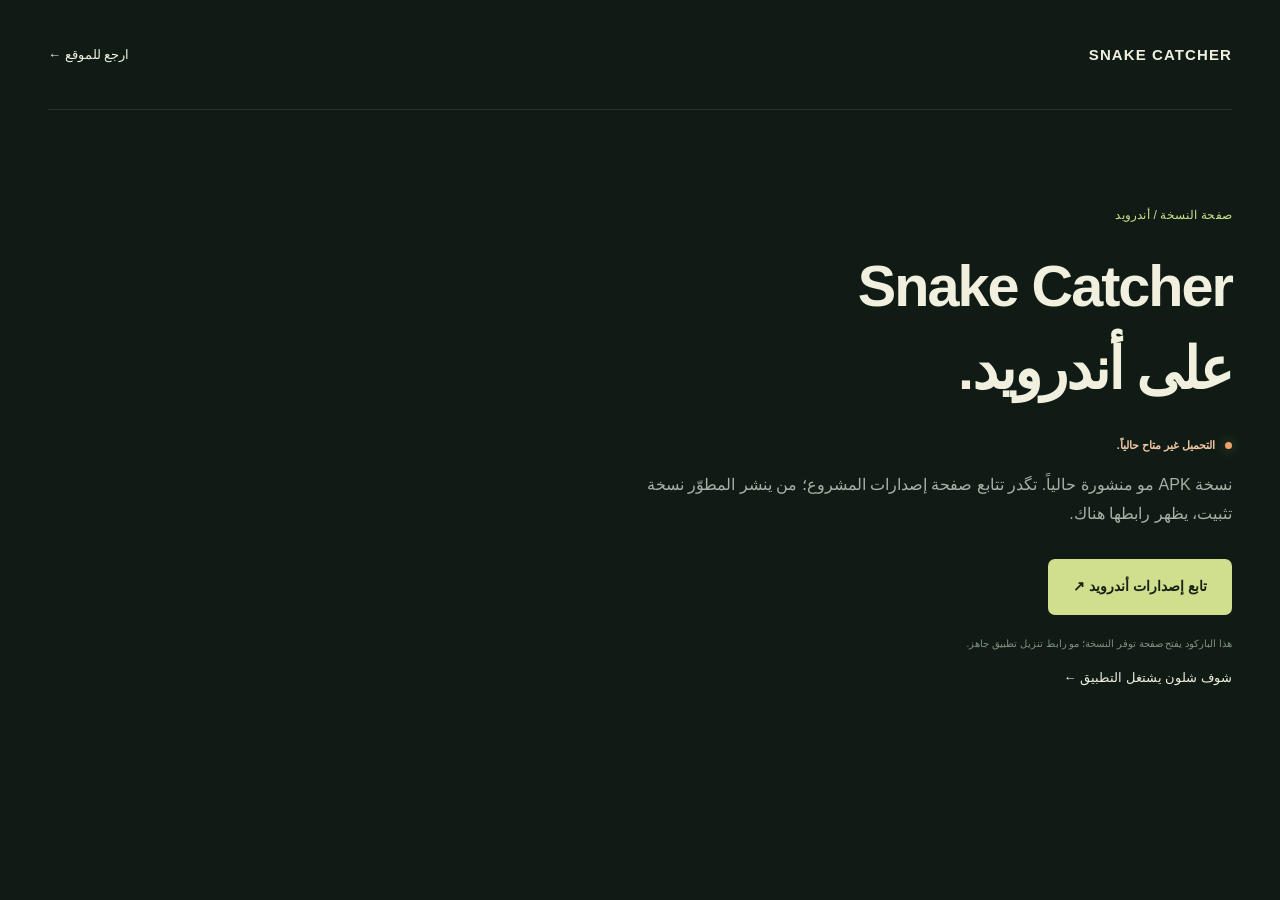
==== website/android.html @ 687d9e15 "Add Iraqi Arabic 3D website, platform QR pages and mobile build preparation" ====
<!doctype html><html lang="ar-IQ" dir="rtl"><head><meta charset="utf-8"><meta name="viewport" content="width=device-width,initial-scale=1"><meta name="theme-color" content="#101b15"><title>Snake Catcher — نسخة أندرويد</title><link rel="stylesheet" href="style.css"><link rel="icon" href="favicon.svg"></head><body><header class="wrap"><a class="brand" href="index.html">SNAKE CATCHER</a><a class="text-link" href="index.html">ارجع للموقع ←</a></header><main class="wrap section"><div class="eyebrow">صفحة النسخة / أندرويد</div><h1>Snake Catcher<br>على أندرويد.</h1><div class="availability"><span class="dot"></span><p><strong>التحميل غير متاح حالياً.</strong></p></div><p style="max-width:600px;color:var(--muted);margin-bottom:30px">نسخة APK مو منشورة حالياً. تگدر تتابع صفحة إصدارات المشروع؛ من ينشر المطوّر نسخة تثبيت، يظهر رابطها هناك.</p><a class="btn" href="https://github.com/Thanoon12k/real-snakes-catcher/releases" target="_blank" rel="noopener">تابع إصدارات أندرويد ↗</a><p class="mini">هذا الباركود يفتح صفحة توفر النسخة؛ مو رابط تنزيل تطبيق جاهز.</p><a class="text-link" href="index.html#how">شوف شلون يشتغل التطبيق ←</a></main></body></html>
---- website/style.css ----
:root{--bg:#101b15;--panel:#17241c;--green:#cfdf8d;--orange:#eea36d;--text:#f1f0df;--muted:#a7b1a5;--line:#ffffff1a}*{box-sizing:border-box}html{scroll-behavior:smooth;scroll-padding-top:25px}body{margin:0;background:var(--bg);color:var(--text);font-family:Tahoma,Arial,sans-serif;line-height:1.8}a{color:inherit;text-decoration:none}button{font:inherit;cursor:pointer}a:focus-visible,button:focus-visible,summary:focus-visible{outline:2px solid var(--orange);outline-offset:5px}button,a{-webkit-tap-highlight-color:transparent}.wrap{max-width:1240px;width:calc(100% - 96px);margin:auto}header{height:110px;display:flex;align-items:center;justify-content:space-between;border-bottom:1px solid var(--line);gap:24px}.brand{display:flex;align-items:center;gap:12px;font-family:Arial,sans-serif;font-size:15px;letter-spacing:1.1px;font-weight:800;line-height:1.3}.brand small{display:block;font-family:Tahoma,Arial;font-weight:400;font-size:11px;letter-spacing:0;direction:rtl;color:var(--muted);margin-top:7px;text-align:left}.brand-icon{font-size:27px;border:1px solid #b5c883;border-radius:13px;width:43px;height:43px;display:grid;place-items:center;color:var(--green);transform:rotate(-9deg)}.light{font-weight:400}nav{display:flex;gap:34px;font-size:13px;color:#c5cbbf}nav a:hover,.text-link:hover{color:var(--orange)}.btn{display:inline-flex;align-items:center;justify-content:center;gap:28px;padding:15px 24px;background:var(--green);color:#172015;font-weight:700;font-size:14px;border:1px solid transparent;border-radius:7px;transition:transform .2s,background .2s;line-height:1.7}.btn:hover{transform:translateY(-3px);background:#e2efb4}.btn span{font:25px Arial}.small{font-size:12px;padding:11px 19px;gap:22px}.hero{display:grid;grid-template-columns:1fr 1.1fr;align-items:center;min-height:650px;gap:20px;padding-top:30px;padding-bottom:45px}.eyebrow{font-size:12px;letter-spacing:.2px;color:var(--green);display:flex;align-items:center;gap:10px;margin-bottom:18px}.dot{width:7px;height:7px;background:#c4d98a;display:inline-block;border-radius:50%;box-shadow:0 0 12px #b8d77866;flex-shrink:0}h1{font-size:clamp(38px,4.5vw,65px);line-height:1.45;letter-spacing:-2px;margin:0 0 23px;font-weight:800}em{font-style:normal;color:var(--green)}h1 em{position:relative;white-space:nowrap}h1 em:after{content:'';position:absolute;right:0;bottom:-10px;left:0;height:10px;border-top:2px solid #91a263;border-radius:50%;transform:rotate(-3deg)}.intro{font-size:16px;color:var(--muted);line-height:2;margin:30px 0}.actions{display:flex;align-items:center;gap:23px;flex-wrap:wrap}.text-link{font-size:13px;display:inline-flex;gap:15px;align-items:center}.hero-note,.mini{font-size:10px;color:#839080;margin-top:20px}.scene{height:540px;position:relative;background:radial-gradient(ellipse at 50% 55%,#64763835,transparent 65%);min-width:0;direction:ltr}canvas{width:100%;height:100%;display:block;position:relative;z-index:2}.scene-tag{position:absolute;top:28px;left:25px;font:9px monospace;letter-spacing:3px;color:#6f806d}.orbit{position:absolute;border:1px solid #82935a21;border-radius:50%;width:85%;height:85%;top:7%;left:7%;transform:rotateX(25deg)}.orbit-two{width:69%;height:69%;left:15%;top:15%;border-style:dashed}.float-card{position:absolute;z-index:3;direction:rtl;background:#223126e8;border:1px solid #57694766;backdrop-filter:blur(14px);border-radius:12px;padding:15px 18px;box-shadow:0 20px 60px #0003;display:flex;align-items:center;gap:14px;transform:rotate(-5deg)}.alert{top:85px;left:-6px}.float-card strong{font-size:13px;display:block}.float-card small{font-size:9px;color:#abb89f;display:block}.float-card span:not(.dot,.alert-icon,.target){font-size:9px;color:#bfc6b5}.alert-icon{background:#91aac826;color:#adc9de;border-radius:9px;width:35px;height:35px;display:grid;place-items:center;font:25px Arial}.detected{bottom:94px;right:8px;transform:rotate(4deg)}.target{font-size:30px;color:var(--green)}.scene-bottom{position:absolute;bottom:5px;left:10px;right:10px;display:flex;align-items:center;gap:9px;direction:rtl;color:#7e8d76;font-size:9px}.drag{margin-right:auto;white-space:nowrap}.scene-fallback{position:absolute;inset:0;font-size:180px;text-align:center;padding-top:100px}.benefit-strip{border-block:1px solid var(--line);background:#152219}.benefit-strip .wrap{display:flex;justify-content:space-between;gap:20px;padding-block:22px;color:#c4cdba;font-size:12px}.benefit-strip b{font:10px monospace;color:#80956b;margin-left:12px}.section{padding-top:95px;padding-bottom:90px}.section-top{display:flex;justify-content:space-between;align-items:end;gap:60px;margin-bottom:44px}h2{font-size:clamp(28px,3vw,43px);line-height:1.55;letter-spacing:-1px;margin:0}h2 span{color:#9eac8b}.section-top>p{max-width:360px;color:var(--muted);font-size:14px;margin:0 0 8px}.problems{display:grid;grid-template-columns:repeat(3,1fr);gap:22px}.problems article{border:1px solid var(--line);border-radius:12px;background:linear-gradient(140deg,#22302555,transparent);padding:30px}.index{font-size:10px;color:#829278}.problems h3{font-size:20px;margin:23px 0 9px}.problems p,.steps p,.feature-list p{font-size:13px;color:var(--muted);margin:0;line-height:2}.solution{border-top:1px solid var(--line);margin-top:25px;padding-top:19px;color:#d0d9bf;font-size:12px}.solution span{display:block;font-size:10px;color:var(--orange);margin-bottom:8px}.demo-section{background:#1c2a20;padding:70px 0;border-block:1px solid var(--line)}.demo-grid{display:grid;grid-template-columns:.8fr 1fr;gap:90px;align-items:center}.demo-grid h2{margin-bottom:20px}.demo-grid p{font-size:14px;color:var(--muted)}.demo-grid .btn{margin-top:15px}.demo-grid .mini{font-size:10px}.monitor{background:#101a14;border:1px solid #6a7b5655;border-radius:14px;overflow:hidden;box-shadow:0 30px 80px #0002}.monitor-head{padding:16px 19px;display:flex;align-items:center;justify-content:space-between;font:9px monospace;color:#b9c8a5}.monitor-head>span:last-child{font:10px Tahoma;display:flex;gap:6px;align-items:center}.room{height:260px;position:relative;overflow:hidden;background:linear-gradient(0deg,#34402a 0%,#253021 35%,#4c5940 35.5%,#313d2c 36%,#354331 100%);perspective:500px}.room:after{content:'';position:absolute;inset:0;background:repeating-linear-gradient(0deg,transparent,transparent 3px,#00000008 4px);pointer-events:none}.window{position:absolute;width:78px;height:82px;top:23px;right:21%;border:8px solid #788461;background:linear-gradient(135deg,#728464,#495a43);box-shadow:0 0 30px #97a66a33}.window:after{content:'';position:absolute;width:5px;height:100%;left:50%;background:#788461}.room-door{position:absolute;top:14px;left:12%;height:158px;width:74px;background:#18231a;border:5px solid #617152}.room-door:after{content:'';position:absolute;top:80px;right:7px;width:4px;height:4px;background:#d1c898}.box{position:absolute;background:#7e7453;border-right:20px solid #5e593d;border-top:13px solid #988e66;box-shadow:20px 15px 20px #0003}.box1{width:99px;height:65px;right:50px;bottom:30px;transform:skewY(-3deg)}.box2{width:61px;height:47px;right:78px;bottom:94px;transform:skewY(-3deg)}.room-caption{position:absolute;bottom:15px;right:18px;font-size:9px;color:#d2d9c0}.scan-line{height:1px;position:absolute;top:50%;left:0;right:0;background:#bed68c44;box-shadow:0 0 30px #c5db97;animation:scan 7s linear infinite}.motion-box{position:absolute;bottom:28px;left:21%;height:74px;width:125px;border:1px solid #d8ef8a;opacity:0;transition:opacity .3s}.motion-box span{position:absolute;top:-19px;font-size:8px;background:var(--green);color:#111c12;padding:0 6px}.motion-box svg{width:100%;height:100%}.motion-box.active{opacity:1}.rec{position:absolute;top:15px;right:15px;font:11px monospace;color:#ffaf85}.demo-events{padding:20px;display:grid;gap:12px}.demo-events div{font:10px monospace;color:#677663;display:flex;gap:12px}.demo-events span{font:12px Tahoma;color:#a7b499}.demo-events i{font-style:normal;margin-right:auto}.demo-events .done,.demo-events .done span{color:var(--green)}.steps{display:grid;grid-template-columns:repeat(4,1fr);gap:30px}.steps article{border-top:1px solid #71845655;padding-top:24px}.steps article>b{color:var(--orange);font-size:25px}.steps h3{font-size:17px;margin:13px 0}.setup{margin-top:36px;background:#1c2a20;border:1px solid var(--line);border-radius:8px}summary{cursor:pointer;list-style:none;display:flex;justify-content:space-between;gap:20px;align-items:center}summary::-webkit-details-marker{display:none}summary span{font:24px Arial;color:var(--green)}details[open]>summary span{transform:rotate(45deg)}.setup summary{padding:20px 25px;font-size:14px}.setup ol{padding:0 48px 25px 30px;margin:0;font-size:13px;color:var(--muted)}.setup li{margin-bottom:12px}code{direction:ltr;display:inline-block;background:#0003;padding:2px 6px;border-radius:4px;color:var(--green)}.setup a{color:var(--green)}.feature-section{display:grid;grid-template-columns:1fr 1fr;gap:70px;border-top:1px solid var(--line);padding-block:65px 90px}.feature-list{display:grid;gap:26px}.feature-list article{display:flex;gap:20px}.feature-list article>span{color:var(--green);font:25px Arial;width:30px;padding-top:5px}.feature-list h3{font-size:16px;margin:0 0 6px}.download{border:1px solid #8c9f6666;border-radius:18px;background:radial-gradient(ellipse at 12% 80%,#617b3244,transparent 55%),#202e21;padding:58px 65px;position:relative;overflow:hidden}.download:after{content:'S';position:absolute;left:65px;top:-70px;font:500px Georgia;color:#d7e69606;transform:rotate(-25deg);pointer-events:none}.download .eyebrow{color:var(--orange)}.download h2{font-size:45px}.download>p{color:#b0bea1;font-size:14px;margin:18px 0 25px}.secondary{background:transparent;border-color:#71825d;color:var(--text)}.secondary:hover{background:#34452b}.availability{display:flex;align-items:baseline;gap:10px;margin:24px 0 16px;max-width:630px}.availability .dot{background:var(--orange)}.availability p{font-size:11px;color:#aeb99f;margin:0}.availability strong{color:#efc6a4}.download .text-link{font-size:11px;color:#c6d8a6}.faq{display:grid;grid-template-columns:.7fr 1fr;gap:80px}.faq>div>p{color:var(--muted);font-size:13px}.questions details{border-bottom:1px solid var(--line)}.questions summary{padding:20px 0;font-size:14px}.questions p{font-size:13px;color:var(--muted);padding:0 0 15px;margin:0;line-height:2}.honest-note{display:flex;gap:17px;border-top:1px solid var(--line);padding-block:24px;color:#8e9b82}.honest-note>span{color:var(--orange);font:25px Arial}.honest-note p{margin:0;font-size:11px;max-width:950px}.honest-note strong{color:#b9c5aa}footer{padding-block:35px;display:flex;align-items:center;justify-content:space-between;gap:25px;border-top:1px solid var(--line)}footer p{font-size:10px;color:#7e8b74}footer p span{display:block}footer>a:last-child{font:12px Arial;color:#b9c7a6}#toast{position:fixed;bottom:30px;left:50%;transform:translateX(-50%);z-index:10;background:var(--green);color:#1b2717;padding:12px 24px;border-radius:8px;font-size:13px;opacity:0;pointer-events:none;transition:opacity .3s;max-width:90%;text-align:center}#toast.show{opacity:1}.skip{position:fixed;top:-100px;right:10px;z-index:20;background:var(--green);color:#111;padding:10px}.skip:focus{top:10px}@keyframes scan{0%{top:0}100%{top:100%}}@media(max-width:1000px){.wrap{width:calc(100% - 48px)}nav{gap:18px}.hero{min-height:580px}.scene{height:470px}.actions{gap:16px}.hero .btn{font-size:12px;padding:14px 16px;gap:12px}.scene-bottom .drag{display:none}.demo-grid{gap:45px}.problems article{padding:24px}.steps{gap:22px}.faq{gap:45px}}@media(max-width:720px){.wrap{width:calc(100% - 36px)}header{height:84px;gap:10px}nav{display:none}.brand{font-size:12px;gap:8px}.brand-icon{width:35px;height:35px;font-size:23px}.small{padding:9px 12px;font-size:10px;gap:8px}.hero{grid-template-columns:1fr;gap:0;padding-top:45px;padding-bottom:25px}.hero-copy{text-align:center}.hero .eyebrow{justify-content:center}h1{font-size:42px;letter-spacing:-1px}.intro{font-size:14px}.actions{justify-content:center}.scene{height:420px;max-width:500px;width:100%;margin:auto}.alert{left:0;top:55px;padding:12px}.detected{right:0;bottom:67px;padding:12px}.scene-tag{font-size:8px}.scene-bottom{font-size:8px;justify-content:center}.hero-note{font-size:9px}.benefit-strip .wrap{display:grid;grid-template-columns:1fr 1fr;gap:13px;font-size:10px;padding-block:18px}.section{padding-block:60px}.section-top{display:block;margin-bottom:30px}.section-top>p{margin-top:20px;max-width:100%;font-size:13px}h2{font-size:30px}.problems{grid-template-columns:1fr;gap:15px}.problems article{padding:25px}.problems h3{margin-top:14px}.solution{margin-top:18px}.demo-section{padding:50px 0}.demo-grid{grid-template-columns:1fr;gap:30px}.demo-grid .actions{justify-content:flex-start}.steps{grid-template-columns:1fr 1fr;gap:28px 20px}.steps p{font-size:12px}.setup summary{padding:18px;font-size:12px}.setup ol{font-size:12px;padding-right:35px}.feature-section{grid-template-columns:1fr;gap:30px;padding-block:50px}.download{padding:35px 25px}.download h2{font-size:35px}.download .actions{justify-content:flex-start;gap:12px}.download .btn{font-size:12px;padding:12px 16px;gap:14px}.download:after{left:-20px;font-size:400px}.faq{grid-template-columns:1fr;gap:25px}.questions summary{font-size:13px}footer{flex-wrap:wrap}footer p{display:none}.honest-note{padding-block:22px}.honest-note p{font-size:10px}}@media(prefers-reduced-motion:reduce){html{scroll-behavior:auto}*,*:before,*:after{animation:none!important;transition:none!important}}
.platforms{display:grid;grid-template-columns:1fr 1fr;gap:24px;max-width:740px;position:relative;z-index:1;margin-top:28px}.platforms article{padding:25px;border:1px solid #71825d77;border-radius:12px;background:#172219aa}.platform-title{display:flex;gap:12px;align-items:center;margin-bottom:20px}.platform-title>span{color:var(--green);font:28px Arial}.platform-title h3{margin:0;font-size:18px}.platform-title small{font:11px Arial;color:#99a68c;margin-right:10px}.platforms img{background:white;border:8px solid white;border-radius:10px;display:block;max-width:100%;height:auto}.platforms p{font-size:12px;color:var(--muted);margin:18px 0}.platforms .btn{font-size:12px;padding:10px 16px}.platform-status{display:block;font-size:10px;color:var(--orange);margin-top:13px}@media(max-width:540px){.platforms{grid-template-columns:1fr}.platforms article{display:grid;grid-template-columns:1fr 110px;gap:0 16px;align-items:center}.platform-title{grid-column:1;margin-bottom:5px}.platforms img{grid-column:2;grid-row:1 / 4;width:110px}.platforms p{grid-column:1;font-size:10px;margin:5px 0 12px}.platforms .btn{grid-column:1;font-size:11px}.platform-status{grid-column:1 / 3}}
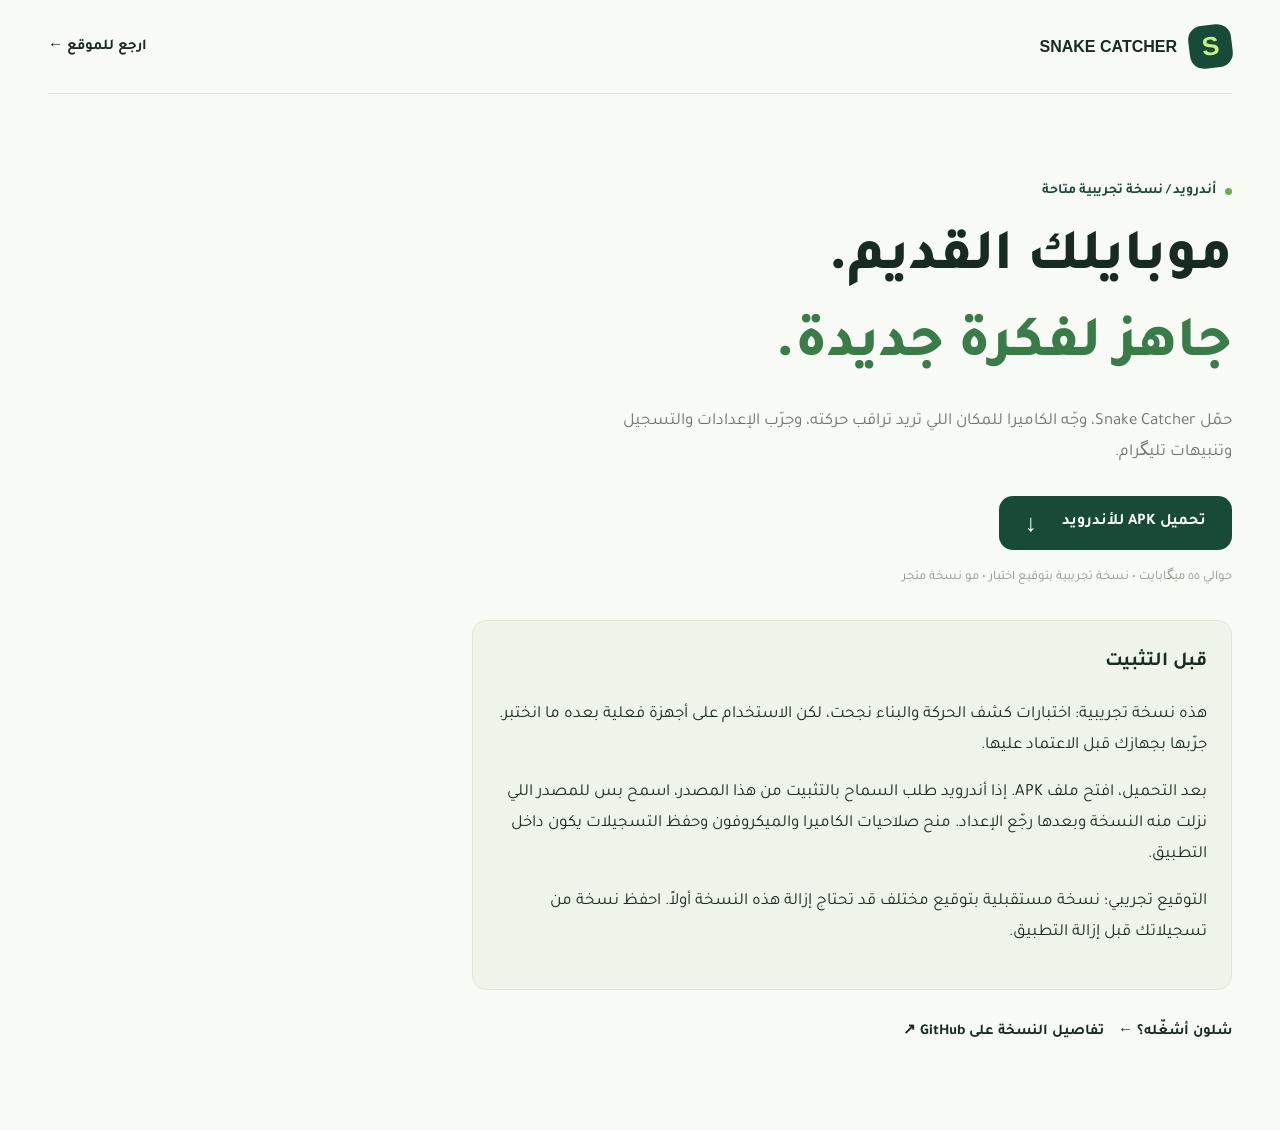
==== commit 7f96cb21: "Redesign Arabic site with Tajawal, light product layout and real Android preview download" ====
--- a/website/android.html
+++ b/website/android.html
@@ -1 +1 @@
-<!doctype html><html lang="ar-IQ" dir="rtl"><head><meta charset="utf-8"><meta name="viewport" content="width=device-width,initial-scale=1"><meta name="theme-color" content="#101b15"><title>Snake Catcher — نسخة أندرويد</title><link rel="stylesheet" href="style.css"><link rel="icon" href="favicon.svg"></head><body><header class="wrap"><a class="brand" href="index.html">SNAKE CATCHER</a><a class="text-link" href="index.html">ارجع للموقع ←</a></header><main class="wrap section"><div class="eyebrow">صفحة النسخة / أندرويد</div><h1>Snake Catcher<br>على أندرويد.</h1><div class="availability"><span class="dot"></span><p><strong>التحميل غير متاح حالياً.</strong></p></div><p style="max-width:600px;color:var(--muted);margin-bottom:30px">نسخة APK مو منشورة حالياً. تگدر تتابع صفحة إصدارات المشروع؛ من ينشر المطوّر نسخة تثبيت، يظهر رابطها هناك.</p><a class="btn" href="https://github.com/Thanoon12k/real-snakes-catcher/releases" target="_blank" rel="noopener">تابع إصدارات أندرويد ↗</a><p class="mini">هذا الباركود يفتح صفحة توفر النسخة؛ مو رابط تنزيل تطبيق جاهز.</p><a class="text-link" href="index.html#how">شوف شلون يشتغل التطبيق ←</a></main></body></html>+<!doctype html><html lang="ar-IQ" dir="rtl"><head><meta charset="utf-8"><meta name="viewport" content="width=device-width,initial-scale=1"><meta name="theme-color" content="#174a37"><title>تحميل Snake Catcher — أندرويد</title><meta name="description" content="حمّل النسخة التجريبية من Snake Catcher للأندرويد، لكشف الحركة وتسجيلها وتنبيهات تليگرام."><link rel="stylesheet" href="style.css"><link rel="icon" href="favicon.svg"></head><body><header class="wrap"><a class="brand" href="index.html"><span class="brand-icon">S</span><span dir="ltr">SNAKE CATCHER</span></a><a class="text-link" href="index.html">ارجع للموقع ←</a></header><main class="wrap section"><div class="eyebrow"><span class="dot"></span> أندرويد / نسخة تجريبية متاحة</div><h1>موبايلك القديم.<br><em>جاهز لفكرة جديدة.</em></h1><p style="max-width:650px;color:var(--muted);margin-bottom:28px">حمّل Snake Catcher، وجّه الكاميرا للمكان اللي تريد تراقب حركته، وجرّب الإعدادات والتسجيل وتنبيهات تليگرام.</p><a class="btn" href="https://github.com/Thanoon12k/real-snakes-catcher/releases/download/android-preview-20261006/app-release.apk">تحميل APK للأندرويد <span>↓</span></a><p class="mini">حوالي ٥٥ ميگابايت • نسخة تجريبية بتوقيع اختبار • مو نسخة متجر</p><div class="setup" style="max-width:760px;padding:24px;margin-top:30px"><h3 style="margin-top:0">قبل التثبيت</h3><p>هذه نسخة تجريبية: اختبارات كشف الحركة والبناء نجحت، لكن الاستخدام على أجهزة فعلية بعده ما انختبر. جرّبها بجهازك قبل الاعتماد عليها.</p><p>بعد التحميل، افتح ملف APK. إذا أندرويد طلب السماح بالتثبيت من هذا المصدر، اسمح بس للمصدر اللي نزلت منه النسخة وبعدها رجّع الإعداد. منح صلاحيات الكاميرا والميكروفون وحفظ التسجيلات يكون داخل التطبيق.</p><p>التوقيع تجريبي؛ نسخة مستقبلية بتوقيع مختلف قد تحتاج إزالة هذه النسخة أولاً. احفظ نسخة من تسجيلاتك قبل إزالة التطبيق.</p></div><div class="actions" style="margin-top:28px"><a class="text-link" href="index.html#how">شلون أشغّله؟ ←</a><a class="text-link" href="https://github.com/Thanoon12k/real-snakes-catcher/releases/tag/android-preview-20261006" target="_blank" rel="noopener">تفاصيل النسخة على GitHub ↗</a></div></main></body></html>
--- a/website/style.css
+++ b/website/style.css
@@ -1,2 +1 @@
-:root{--bg:#101b15;--panel:#17241c;--green:#cfdf8d;--orange:#eea36d;--text:#f1f0df;--muted:#a7b1a5;--line:#ffffff1a}*{box-sizing:border-box}html{scroll-behavior:smooth;scroll-padding-top:25px}body{margin:0;background:var(--bg);color:var(--text);font-family:Tahoma,Arial,sans-serif;line-height:1.8}a{color:inherit;text-decoration:none}button{font:inherit;cursor:pointer}a:focus-visible,button:focus-visible,summary:focus-visible{outline:2px solid var(--orange);outline-offset:5px}button,a{-webkit-tap-highlight-color:transparent}.wrap{max-width:1240px;width:calc(100% - 96px);margin:auto}header{height:110px;display:flex;align-items:center;justify-content:space-between;border-bottom:1px solid var(--line);gap:24px}.brand{display:flex;align-items:center;gap:12px;font-family:Arial,sans-serif;font-size:15px;letter-spacing:1.1px;font-weight:800;line-height:1.3}.brand small{display:block;font-family:Tahoma,Arial;font-weight:400;font-size:11px;letter-spacing:0;direction:rtl;color:var(--muted);margin-top:7px;text-align:left}.brand-icon{font-size:27px;border:1px solid #b5c883;border-radius:13px;width:43px;height:43px;display:grid;place-items:center;color:var(--green);transform:rotate(-9deg)}.light{font-weight:400}nav{display:flex;gap:34px;font-size:13px;color:#c5cbbf}nav a:hover,.text-link:hover{color:var(--orange)}.btn{display:inline-flex;align-items:center;justify-content:center;gap:28px;padding:15px 24px;background:var(--green);color:#172015;font-weight:700;font-size:14px;border:1px solid transparent;border-radius:7px;transition:transform .2s,background .2s;line-height:1.7}.btn:hover{transform:translateY(-3px);background:#e2efb4}.btn span{font:25px Arial}.small{font-size:12px;padding:11px 19px;gap:22px}.hero{display:grid;grid-template-columns:1fr 1.1fr;align-items:center;min-height:650px;gap:20px;padding-top:30px;padding-bottom:45px}.eyebrow{font-size:12px;letter-spacing:.2px;color:var(--green);display:flex;align-items:center;gap:10px;margin-bottom:18px}.dot{width:7px;height:7px;background:#c4d98a;display:inline-block;border-radius:50%;box-shadow:0 0 12px #b8d77866;flex-shrink:0}h1{font-size:clamp(38px,4.5vw,65px);line-height:1.45;letter-spacing:-2px;margin:0 0 23px;font-weight:800}em{font-style:normal;color:var(--green)}h1 em{position:relative;white-space:nowrap}h1 em:after{content:'';position:absolute;right:0;bottom:-10px;left:0;height:10px;border-top:2px solid #91a263;border-radius:50%;transform:rotate(-3deg)}.intro{font-size:16px;color:var(--muted);line-height:2;margin:30px 0}.actions{display:flex;align-items:center;gap:23px;flex-wrap:wrap}.text-link{font-size:13px;display:inline-flex;gap:15px;align-items:center}.hero-note,.mini{font-size:10px;color:#839080;margin-top:20px}.scene{height:540px;position:relative;background:radial-gradient(ellipse at 50% 55%,#64763835,transparent 65%);min-width:0;direction:ltr}canvas{width:100%;height:100%;display:block;position:relative;z-index:2}.scene-tag{position:absolute;top:28px;left:25px;font:9px monospace;letter-spacing:3px;color:#6f806d}.orbit{position:absolute;border:1px solid #82935a21;border-radius:50%;width:85%;height:85%;top:7%;left:7%;transform:rotateX(25deg)}.orbit-two{width:69%;height:69%;left:15%;top:15%;border-style:dashed}.float-card{position:absolute;z-index:3;direction:rtl;background:#223126e8;border:1px solid #57694766;backdrop-filter:blur(14px);border-radius:12px;padding:15px 18px;box-shadow:0 20px 60px #0003;display:flex;align-items:center;gap:14px;transform:rotate(-5deg)}.alert{top:85px;left:-6px}.float-card strong{font-size:13px;display:block}.float-card small{font-size:9px;color:#abb89f;display:block}.float-card span:not(.dot,.alert-icon,.target){font-size:9px;color:#bfc6b5}.alert-icon{background:#91aac826;color:#adc9de;border-radius:9px;width:35px;height:35px;display:grid;place-items:center;font:25px Arial}.detected{bottom:94px;right:8px;transform:rotate(4deg)}.target{font-size:30px;color:var(--green)}.scene-bottom{position:absolute;bottom:5px;left:10px;right:10px;display:flex;align-items:center;gap:9px;direction:rtl;color:#7e8d76;font-size:9px}.drag{margin-right:auto;white-space:nowrap}.scene-fallback{position:absolute;inset:0;font-size:180px;text-align:center;padding-top:100px}.benefit-strip{border-block:1px solid var(--line);background:#152219}.benefit-strip .wrap{display:flex;justify-content:space-between;gap:20px;padding-block:22px;color:#c4cdba;font-size:12px}.benefit-strip b{font:10px monospace;color:#80956b;margin-left:12px}.section{padding-top:95px;padding-bottom:90px}.section-top{display:flex;justify-content:space-between;align-items:end;gap:60px;margin-bottom:44px}h2{font-size:clamp(28px,3vw,43px);line-height:1.55;letter-spacing:-1px;margin:0}h2 span{color:#9eac8b}.section-top>p{max-width:360px;color:var(--muted);font-size:14px;margin:0 0 8px}.problems{display:grid;grid-template-columns:repeat(3,1fr);gap:22px}.problems article{border:1px solid var(--line);border-radius:12px;background:linear-gradient(140deg,#22302555,transparent);padding:30px}.index{font-size:10px;color:#829278}.problems h3{font-size:20px;margin:23px 0 9px}.problems p,.steps p,.feature-list p{font-size:13px;color:var(--muted);margin:0;line-height:2}.solution{border-top:1px solid var(--line);margin-top:25px;padding-top:19px;color:#d0d9bf;font-size:12px}.solution span{display:block;font-size:10px;color:var(--orange);margin-bottom:8px}.demo-section{background:#1c2a20;padding:70px 0;border-block:1px solid var(--line)}.demo-grid{display:grid;grid-template-columns:.8fr 1fr;gap:90px;align-items:center}.demo-grid h2{margin-bottom:20px}.demo-grid p{font-size:14px;color:var(--muted)}.demo-grid .btn{margin-top:15px}.demo-grid .mini{font-size:10px}.monitor{background:#101a14;border:1px solid #6a7b5655;border-radius:14px;overflow:hidden;box-shadow:0 30px 80px #0002}.monitor-head{padding:16px 19px;display:flex;align-items:center;justify-content:space-between;font:9px monospace;color:#b9c8a5}.monitor-head>span:last-child{font:10px Tahoma;display:flex;gap:6px;align-items:center}.room{height:260px;position:relative;overflow:hidden;background:linear-gradient(0deg,#34402a 0%,#253021 35%,#4c5940 35.5%,#313d2c 36%,#354331 100%);perspective:500px}.room:after{content:'';position:absolute;inset:0;background:repeating-linear-gradient(0deg,transparent,transparent 3px,#00000008 4px);pointer-events:none}.window{position:absolute;width:78px;height:82px;top:23px;right:21%;border:8px solid #788461;background:linear-gradient(135deg,#728464,#495a43);box-shadow:0 0 30px #97a66a33}.window:after{content:'';position:absolute;width:5px;height:100%;left:50%;background:#788461}.room-door{position:absolute;top:14px;left:12%;height:158px;width:74px;background:#18231a;border:5px solid #617152}.room-door:after{content:'';position:absolute;top:80px;right:7px;width:4px;height:4px;background:#d1c898}.box{position:absolute;background:#7e7453;border-right:20px solid #5e593d;border-top:13px solid #988e66;box-shadow:20px 15px 20px #0003}.box1{width:99px;height:65px;right:50px;bottom:30px;transform:skewY(-3deg)}.box2{width:61px;height:47px;right:78px;bottom:94px;transform:skewY(-3deg)}.room-caption{position:absolute;bottom:15px;right:18px;font-size:9px;color:#d2d9c0}.scan-line{height:1px;position:absolute;top:50%;left:0;right:0;background:#bed68c44;box-shadow:0 0 30px #c5db97;animation:scan 7s linear infinite}.motion-box{position:absolute;bottom:28px;left:21%;height:74px;width:125px;border:1px solid #d8ef8a;opacity:0;transition:opacity .3s}.motion-box span{position:absolute;top:-19px;font-size:8px;background:var(--green);color:#111c12;padding:0 6px}.motion-box svg{width:100%;height:100%}.motion-box.active{opacity:1}.rec{position:absolute;top:15px;right:15px;font:11px monospace;color:#ffaf85}.demo-events{padding:20px;display:grid;gap:12px}.demo-events div{font:10px monospace;color:#677663;display:flex;gap:12px}.demo-events span{font:12px Tahoma;color:#a7b499}.demo-events i{font-style:normal;margin-right:auto}.demo-events .done,.demo-events .done span{color:var(--green)}.steps{display:grid;grid-template-columns:repeat(4,1fr);gap:30px}.steps article{border-top:1px solid #71845655;padding-top:24px}.steps article>b{color:var(--orange);font-size:25px}.steps h3{font-size:17px;margin:13px 0}.setup{margin-top:36px;background:#1c2a20;border:1px solid var(--line);border-radius:8px}summary{cursor:pointer;list-style:none;display:flex;justify-content:space-between;gap:20px;align-items:center}summary::-webkit-details-marker{display:none}summary span{font:24px Arial;color:var(--green)}details[open]>summary span{transform:rotate(45deg)}.setup summary{padding:20px 25px;font-size:14px}.setup ol{padding:0 48px 25px 30px;margin:0;font-size:13px;color:var(--muted)}.setup li{margin-bottom:12px}code{direction:ltr;display:inline-block;background:#0003;padding:2px 6px;border-radius:4px;color:var(--green)}.setup a{color:var(--green)}.feature-section{display:grid;grid-template-columns:1fr 1fr;gap:70px;border-top:1px solid var(--line);padding-block:65px 90px}.feature-list{display:grid;gap:26px}.feature-list article{display:flex;gap:20px}.feature-list article>span{color:var(--green);font:25px Arial;width:30px;padding-top:5px}.feature-list h3{font-size:16px;margin:0 0 6px}.download{border:1px solid #8c9f6666;border-radius:18px;background:radial-gradient(ellipse at 12% 80%,#617b3244,transparent 55%),#202e21;padding:58px 65px;position:relative;overflow:hidden}.download:after{content:'S';position:absolute;left:65px;top:-70px;font:500px Georgia;color:#d7e69606;transform:rotate(-25deg);pointer-events:none}.download .eyebrow{color:var(--orange)}.download h2{font-size:45px}.download>p{color:#b0bea1;font-size:14px;margin:18px 0 25px}.secondary{background:transparent;border-color:#71825d;color:var(--text)}.secondary:hover{background:#34452b}.availability{display:flex;align-items:baseline;gap:10px;margin:24px 0 16px;max-width:630px}.availability .dot{background:var(--orange)}.availability p{font-size:11px;color:#aeb99f;margin:0}.availability strong{color:#efc6a4}.download .text-link{font-size:11px;color:#c6d8a6}.faq{display:grid;grid-template-columns:.7fr 1fr;gap:80px}.faq>div>p{color:var(--muted);font-size:13px}.questions details{border-bottom:1px solid var(--line)}.questions summary{padding:20px 0;font-size:14px}.questions p{font-size:13px;color:var(--muted);padding:0 0 15px;margin:0;line-height:2}.honest-note{display:flex;gap:17px;border-top:1px solid var(--line);padding-block:24px;color:#8e9b82}.honest-note>span{color:var(--orange);font:25px Arial}.honest-note p{margin:0;font-size:11px;max-width:950px}.honest-note strong{color:#b9c5aa}footer{padding-block:35px;display:flex;align-items:center;justify-content:space-between;gap:25px;border-top:1px solid var(--line)}footer p{font-size:10px;color:#7e8b74}footer p span{display:block}footer>a:last-child{font:12px Arial;color:#b9c7a6}#toast{position:fixed;bottom:30px;left:50%;transform:translateX(-50%);z-index:10;background:var(--green);color:#1b2717;padding:12px 24px;border-radius:8px;font-size:13px;opacity:0;pointer-events:none;transition:opacity .3s;max-width:90%;text-align:center}#toast.show{opacity:1}.skip{position:fixed;top:-100px;right:10px;z-index:20;background:var(--green);color:#111;padding:10px}.skip:focus{top:10px}@keyframes scan{0%{top:0}100%{top:100%}}@media(max-width:1000px){.wrap{width:calc(100% - 48px)}nav{gap:18px}.hero{min-height:580px}.scene{height:470px}.actions{gap:16px}.hero .btn{font-size:12px;padding:14px 16px;gap:12px}.scene-bottom .drag{display:none}.demo-grid{gap:45px}.problems article{padding:24px}.steps{gap:22px}.faq{gap:45px}}@media(max-width:720px){.wrap{width:calc(100% - 36px)}header{height:84px;gap:10px}nav{display:none}.brand{font-size:12px;gap:8px}.brand-icon{width:35px;height:35px;font-size:23px}.small{padding:9px 12px;font-size:10px;gap:8px}.hero{grid-template-columns:1fr;gap:0;padding-top:45px;padding-bottom:25px}.hero-copy{text-align:center}.hero .eyebrow{justify-content:center}h1{font-size:42px;letter-spacing:-1px}.intro{font-size:14px}.actions{justify-content:center}.scene{height:420px;max-width:500px;width:100%;margin:auto}.alert{left:0;top:55px;padding:12px}.detected{right:0;bottom:67px;padding:12px}.scene-tag{font-size:8px}.scene-bottom{font-size:8px;justify-content:center}.hero-note{font-size:9px}.benefit-strip .wrap{display:grid;grid-template-columns:1fr 1fr;gap:13px;font-size:10px;padding-block:18px}.section{padding-block:60px}.section-top{display:block;margin-bottom:30px}.section-top>p{margin-top:20px;max-width:100%;font-size:13px}h2{font-size:30px}.problems{grid-template-columns:1fr;gap:15px}.problems article{padding:25px}.problems h3{margin-top:14px}.solution{margin-top:18px}.demo-section{padding:50px 0}.demo-grid{grid-template-columns:1fr;gap:30px}.demo-grid .actions{justify-content:flex-start}.steps{grid-template-columns:1fr 1fr;gap:28px 20px}.steps p{font-size:12px}.setup summary{padding:18px;font-size:12px}.setup ol{font-size:12px;padding-right:35px}.feature-section{grid-template-columns:1fr;gap:30px;padding-block:50px}.download{padding:35px 25px}.download h2{font-size:35px}.download .actions{justify-content:flex-start;gap:12px}.download .btn{font-size:12px;padding:12px 16px;gap:14px}.download:after{left:-20px;font-size:400px}.faq{grid-template-columns:1fr;gap:25px}.questions summary{font-size:13px}footer{flex-wrap:wrap}footer p{display:none}.honest-note{padding-block:22px}.honest-note p{font-size:10px}}@media(prefers-reduced-motion:reduce){html{scroll-behavior:auto}*,*:before,*:after{animation:none!important;transition:none!important}}
-.platforms{display:grid;grid-template-columns:1fr 1fr;gap:24px;max-width:740px;position:relative;z-index:1;margin-top:28px}.platforms article{padding:25px;border:1px solid #71825d77;border-radius:12px;background:#172219aa}.platform-title{display:flex;gap:12px;align-items:center;margin-bottom:20px}.platform-title>span{color:var(--green);font:28px Arial}.platform-title h3{margin:0;font-size:18px}.platform-title small{font:11px Arial;color:#99a68c;margin-right:10px}.platforms img{background:white;border:8px solid white;border-radius:10px;display:block;max-width:100%;height:auto}.platforms p{font-size:12px;color:var(--muted);margin:18px 0}.platforms .btn{font-size:12px;padding:10px 16px}.platform-status{display:block;font-size:10px;color:var(--orange);margin-top:13px}@media(max-width:540px){.platforms{grid-template-columns:1fr}.platforms article{display:grid;grid-template-columns:1fr 110px;gap:0 16px;align-items:center}.platform-title{grid-column:1;margin-bottom:5px}.platforms img{grid-column:2;grid-row:1 / 4;width:110px}.platforms p{grid-column:1;font-size:10px;margin:5px 0 12px}.platforms .btn{grid-column:1;font-size:11px}.platform-status{grid-column:1 / 3}}
+@font-face{font-family:Tajawal;src:url('fonts/Tajawal-Regular.ttf') format('truetype');font-weight:400;font-display:swap}@font-face{font-family:Tajawal;src:url('fonts/Tajawal-Bold.ttf') format('truetype');font-weight:700;font-display:swap}@font-face{font-family:Tajawal;src:url('fonts/Tajawal-ExtraBold.ttf') format('truetype');font-weight:800;font-display:swap}:root{--bg:#f8faf5;--panel:#fff;--green:#174a37;--lime:#c6f17e;--orange:#df7e4b;--text:#172b22;--muted:#6a766d;--line:#dfe6da}*{box-sizing:border-box}html{scroll-behavior:smooth;scroll-padding-top:30px}body{margin:0;background:var(--bg);color:var(--text);font-family:Tajawal,Tahoma,Arial,sans-serif;font-size:17px;line-height:1.8}a{color:inherit;text-decoration:none}button{font:inherit;cursor:pointer}button,a{-webkit-tap-highlight-color:transparent}a:focus-visible,button:focus-visible,summary:focus-visible{outline:3px solid #559e34;outline-offset:5px}.wrap{max-width:1200px;width:calc(100% - 96px);margin-inline:auto}header{height:94px;display:flex;align-items:center;justify-content:space-between;gap:24px;border-bottom:1px solid var(--line)}.brand{display:flex;align-items:center;gap:12px;font-family:Arial,sans-serif;font-size:16px;font-weight:800;line-height:1.25}.brand small{display:block;font-family:Tajawal;font-weight:700;font-size:12px;direction:rtl;color:var(--muted);margin-top:5px;text-align:start}.brand-icon{font:800 26px Arial;background:var(--green);border-radius:14px;width:43px;height:43px;display:grid;place-items:center;color:var(--lime);transform:rotate(-7deg)}.light{font-weight:400}nav{display:flex;gap:30px;font-size:15px;font-weight:700;color:#647264}nav a:hover,.text-link:hover{color:#23814b}.menu-toggle{display:none}.btn{display:inline-flex;align-items:center;justify-content:center;gap:25px;min-height:50px;padding:12px 25px;background:var(--green);color:white;font-weight:700;font-size:16px;border:1px solid transparent;border-radius:14px;transition:transform .2s,box-shadow .2s;line-height:1.6}.btn:hover{transform:translateY(-3px);box-shadow:0 8px 25px #174a3722}.btn span{font:24px Arial}.small{font-size:14px;padding:9px 19px;gap:16px;min-height:44px}.secondary{background:white;border:1px solid #cbd8c6;color:var(--green)}.hero{padding-top:44px;padding-bottom:30px}.hero-copy{text-align:center}.eyebrow{font-size:14px;color:var(--green);font-weight:700;display:flex;align-items:center;gap:9px;margin-bottom:13px}.hero .eyebrow{justify-content:center}.dot{width:7px;height:7px;display:inline-block;background:#66ac49;border-radius:50%;flex-shrink:0}h1{font-size:clamp(40px,4.5vw,66px);line-height:1.5;margin:0;font-weight:800}em{font-style:normal;color:#397c48}h1 em{white-space:nowrap}.intro{font-size:18px;color:var(--muted);line-height:1.85;margin:14px 0 22px}.actions{display:flex;align-items:center;gap:14px;flex-wrap:wrap}.hero .actions{justify-content:center}.text-link{font-size:15px;display:inline-flex;gap:15px;align-items:center;font-weight:700}.hero-note,.mini{font-size:13px;color:#8b9687;margin-top:16px}.scene{height:435px;position:relative;direction:ltr;margin-top:15px;isolation:isolate}.scene-word{position:absolute;top:90px;right:10px;left:10px;font:800 clamp(38px,6.2vw,83px) Arial;letter-spacing:3px;color:#e7eee0;text-align:center;white-space:nowrap;z-index:-1}.scene-orb{position:absolute;left:37%;top:35px;width:380px;height:380px;max-width:55%;border-radius:50%;background:radial-gradient(circle at 35% 35%,#e7f7c9,#ddebd055,transparent 73%);z-index:-1}canvas{position:absolute;left:25%;top:-5px;width:70%;height:420px;display:block;z-index:2}.scene-fallback{position:absolute;left:45%;top:80px;font-size:180px;z-index:2}.phone{position:absolute;top:10px;left:8%;width:208px;border:7px solid #17221b;border-radius:30px;background:#1c2a22;color:white;padding:11px 11px 7px;transform:rotate(-10deg);box-shadow:8px 10px 0 #39473a,0 32px 45px #203b2228;z-index:3;direction:ltr;font-family:Arial;line-height:1.5}.phone-top{display:flex;justify-content:space-between;font-size:8px;color:#c1cabc;margin-bottom:16px}.phone-top:after{content:'';position:absolute;width:52px;height:12px;top:8px;left:50%;transform:translateX(-50%);border-radius:10px;background:#101a14}.phone-brand{font-size:12px;font-weight:bold;display:flex;justify-content:space-between;margin-bottom:12px}.phone-brand>span{color:#9baf8c}.phone-camera{position:relative;border-radius:12px;overflow:hidden;height:164px}.phone-camera svg{width:100%;height:100%;object-fit:cover}.phone-camera>span{position:absolute;top:8px;left:7px;font-size:7px;background:#2e593add;border-radius:5px;padding:4px 7px;z-index:1}.phone-status{display:flex;justify-content:space-between;gap:4px;align-items:center;font-size:7px;margin:11px 0}.phone-status b{font-size:9px;color:#b5dd96}.phone-meter{height:3px;border-radius:3px;background:linear-gradient(to right,#c3ed82 36%,#48633d 36%)}.phone-controls{display:flex;justify-content:space-between;font-size:8px;color:#ccd2c6;margin:14px 0}.phone-controls b{font-weight:400}.phone-start{display:flex;align-items:center;justify-content:center;gap:20px;padding:9px;border-radius:9px;background:#b4d7a2;color:#19311b;font-size:10px;font-weight:bold}.phone>p{font:9px Tajawal;color:#9db28e;text-align:center;margin:10px 0 2px}.float-card{position:absolute;z-index:4;direction:rtl;background:#fffffff2;border:1px solid #d8e2d1;border-radius:18px;padding:14px 20px;box-shadow:0 14px 40px #19332012;display:flex;align-items:center;gap:14px;transform:rotate(3deg)}.alert{top:57px;right:0}.float-card strong{font-size:16px;display:block;line-height:1.5}.float-card small{font-size:12px;color:#7d8a70;display:block}.float-card span:not(.dot,.alert-icon,.target){font-size:12px;color:var(--muted)}.alert-icon{background:#edf4e5;color:#3c8150;border-radius:12px;width:40px;height:40px;display:grid;place-items:center;font:28px Arial}.detected{bottom:80px;right:6%;transform:rotate(-4deg);background:var(--lime);border-color:#b9e170}.target{font-size:32px;color:var(--green)}.scene-bottom{position:absolute;bottom:0;left:0;right:0;display:flex;justify-content:space-between;gap:12px;direction:rtl;color:#8a9682;font-size:12px}.drag{white-space:nowrap}.benefit-strip{border-block:1px solid var(--line);background:#eef3e8}.benefit-strip .wrap{display:flex;justify-content:space-between;gap:20px;padding-block:20px;color:#5a7055;font-size:14px;font-weight:700}.benefit-strip b{font:11px monospace;color:#8aa478;margin-inline-end:12px}.section{padding-block:85px}.section-top{display:flex;justify-content:space-between;align-items:end;gap:60px;margin-bottom:35px}h2{font-size:clamp(30px,3.1vw,45px);line-height:1.55;margin:0;font-weight:800}h2 span{color:#7c8c73}.section-top>p{max-width:370px;color:var(--muted);font-size:17px;margin:0 0 8px}.problems{display:grid;grid-template-columns:repeat(3,1fr);gap:20px}.problems article{border:1px solid var(--line);border-radius:22px;background:white;padding:28px;transition:transform .2s}.problems article:hover{transform:translateY(-5px)}.problems article:nth-child(2){background:#f0f5e9}.index{font-size:13px;color:#84a175;font-weight:700}.problems h3{font-size:24px;margin:22px 0 8px;line-height:1.6}.problems p,.steps p,.feature-list p{font-size:16px;color:var(--muted);margin:0;line-height:1.85}.solution{border-top:1px solid var(--line);margin-top:24px;padding-top:18px;font-size:15px;color:#42623a}.solution span{display:block;font-size:13px;color:#518745;font-weight:700;margin-bottom:7px}.demo-section{background:#163a2b;color:#f8fff0;padding-block:70px;border-radius:32px;max-width:1360px;width:calc(100% - 32px);margin-inline:auto}.demo-grid{display:grid;grid-template-columns:.8fr 1fr;gap:75px;align-items:center}.demo-grid .eyebrow{color:#b4e889}.demo-grid h2{margin-bottom:18px}.demo-grid em{color:#c6f17e}.demo-grid p{font-size:17px;color:#b1c6ac}.demo-grid .btn{background:#c6f17e;color:#14352a;margin-top:12px}.demo-grid .mini{font-size:13px;color:#8aab8a}.monitor{background:#112d22;border:1px solid #5f875244;border-radius:20px;overflow:hidden;box-shadow:0 20px 60px #0002}.monitor-head{padding:17px 20px;display:flex;align-items:center;justify-content:space-between;font:10px monospace;color:#d1e5bc;gap:8px}.monitor-head>span:last-child{font:13px Tajawal;display:flex;gap:6px;align-items:center}.room{height:255px;position:relative;overflow:hidden;background:linear-gradient(0deg,#34402a 0%,#253021 35%,#4c5940 35.5%,#313d2c 36%,#354331 100%)}.room:after{content:'';position:absolute;inset:0;background:repeating-linear-gradient(0deg,transparent,transparent 3px,#00000008 4px);pointer-events:none}.window{position:absolute;width:78px;height:82px;top:23px;right:21%;border:8px solid #788461;background:linear-gradient(135deg,#728464,#495a43)}.window:after{content:'';position:absolute;width:5px;height:100%;left:50%;background:#788461}.room-door{position:absolute;top:14px;left:12%;height:158px;width:74px;background:#18231a;border:5px solid #617152}.room-door:after{content:'';position:absolute;top:80px;right:7px;width:4px;height:4px;background:#d1c898}.box{position:absolute;background:#7e7453;border-right:20px solid #5e593d;border-top:13px solid #988e66;box-shadow:20px 15px 20px #0003}.box1{width:99px;height:65px;right:50px;bottom:30px;transform:skewY(-3deg)}.box2{width:61px;height:47px;right:78px;bottom:94px;transform:skewY(-3deg)}.room-caption{position:absolute;bottom:15px;right:18px;font-size:12px;color:#d2d9c0}.scan-line{height:1px;position:absolute;top:50%;inset-inline:0;background:#bed68c44;box-shadow:0 0 30px #c5db97;animation:scan 7s linear infinite}.motion-box{position:absolute;bottom:28px;left:21%;height:74px;width:125px;border:1px solid #d8ef8a;opacity:0;transition:opacity .3s}.motion-box span{position:absolute;top:-24px;font-size:11px;background:#c6f17e;color:#111c12;padding:0 6px;white-space:nowrap}.motion-box svg{width:100%;height:100%}.motion-box.active{opacity:1}.rec{position:absolute;top:15px;right:15px;font:11px monospace;color:#ffaf85}.demo-events{padding:20px;display:grid;gap:12px}.demo-events div{font:10px monospace;color:#70916c;display:flex;gap:12px}.demo-events span{font:14px Tajawal;color:#b6cfac}.demo-events i{font-style:normal;margin-inline-start:auto}.demo-events .done,.demo-events .done span{color:#d8f796}.steps{display:grid;grid-template-columns:repeat(4,1fr);gap:30px}.steps article{border-top:2px solid #d6e6c6;padding-top:23px}.steps article>b{display:grid;place-items:center;width:44px;height:44px;border-radius:14px;background:#e8f2df;color:#487d37;font-size:25px}.steps h3{font-size:21px;margin:15px 0 8px}.setup{margin-top:35px;background:#eff4e8;border:1px solid var(--line);border-radius:14px}summary{cursor:pointer;list-style:none;display:flex;justify-content:space-between;gap:20px;align-items:center}summary::-webkit-details-marker{display:none}summary span{font:24px Arial;color:#497641}details[open]>summary span{transform:rotate(45deg)}.setup summary{padding:20px 25px;font-size:17px;font-weight:700}.setup ol{padding:0 48px 25px 30px;margin:0;font-size:16px;color:var(--muted)}.setup li{margin-bottom:12px}code{direction:ltr;display:inline-block;background:#dde8d5;padding:2px 6px;border-radius:4px;color:#2c5836}.setup a{color:var(--green);text-decoration:underline}.feature-section{display:grid;grid-template-columns:1fr 1fr;gap:70px;border-top:1px solid var(--line);padding-block:65px 85px}.feature-list{display:grid;gap:26px}.feature-list article{display:flex;gap:20px}.feature-list article>span{color:var(--green);font:27px Arial;width:35px;padding-top:5px}.feature-list h3{font-size:21px;margin:0 0 6px}.download{border-radius:30px;background:#d9f3b3;padding:55px 65px;position:relative;overflow:hidden}.download .eyebrow{color:#4b7b3e}.download h2{font-size:clamp(32px,3.2vw,46px)}.download>p{color:#66845a;font-size:17px;margin:18px 0 25px}.availability{display:flex;align-items:baseline;gap:10px;margin:24px 0 16px;max-width:770px}.availability p{font-size:14px;color:#6a8060;margin:0}.availability strong{color:#5e7e48}.availability .dot{background:#71964b}.download .text-link{font-size:15px;color:#41783a}.platforms{display:grid;grid-template-columns:1fr 1fr;gap:24px;position:relative;margin-top:28px}.platforms article{padding:26px;border:1px solid #c0dca2;border-radius:22px;background:#ffffffc9;display:grid;grid-template-columns:1fr 125px;column-gap:15px;align-items:center}.platform-title{display:flex;gap:10px;align-items:center;margin-bottom:10px;grid-column:1}.platform-title>span{color:#497641;font:28px Arial}.platform-title h3{margin:0;font-size:23px}.platform-title small{display:block;font:12px Arial;color:#89a275}.platforms img{background:white;border:7px solid white;border-radius:12px;display:block;width:125px;max-width:100%;height:auto;grid-column:2;grid-row:1 / 4}.platforms p{grid-column:1;font-size:14px;color:#779065;margin:0 0 14px}.platforms .btn{grid-column:1;font-size:14px;padding:10px 14px;gap:10px;min-height:46px}.platform-status{display:block;grid-column:1 / 3;font-size:13px;color:#7e9567;margin-top:15px}.faq{display:grid;grid-template-columns:.7fr 1fr;gap:80px}.faq>div>p{color:var(--muted);font-size:17px}.questions details{border-bottom:1px solid var(--line)}.questions summary{padding:19px 0;font-size:17px;font-weight:700}.questions p{font-size:16px;color:var(--muted);padding:0 0 18px;margin:0;line-height:1.9}.honest-note{display:flex;gap:17px;border-top:1px solid var(--line);padding-block:24px;color:#8a947c}.honest-note>span{color:#669054;font:25px Arial}.honest-note p{margin:0;font-size:14px;max-width:950px}.honest-note strong{color:#5d7453}footer{padding-block:35px;display:flex;align-items:center;justify-content:space-between;gap:25px;border-top:1px solid var(--line)}footer p{font-size:14px;color:#8a947c}footer p span{display:block}footer>a:last-child{font:14px Arial;color:#668155}#toast{position:fixed;bottom:25px;left:50%;transform:translateX(-50%);z-index:20;background:var(--green);color:white;padding:14px 24px;border-radius:14px;font-size:16px;opacity:0;pointer-events:none;transition:opacity .3s;max-width:90%;text-align:center}#toast.show{opacity:1}.skip{position:fixed;top:-100px;right:10px;z-index:30;background:#c6f17e;color:#111;padding:10px}.skip:focus{top:10px}@keyframes scan{0%{top:0}100%{top:100%}}@media(max-width:1000px){.wrap{width:calc(100% - 48px)}nav{gap:18px}.scene{height:420px}.phone{left:4%;width:190px}.alert{right:0;top:40px}.detected{right:2%;bottom:65px}.demo-grid{gap:40px}.platforms article{grid-template-columns:1fr 105px;padding:22px}.platforms img{width:105px}.problems article{padding:23px}.steps{gap:22px}.faq{gap:45px}}@media(max-width:720px){.wrap{width:calc(100% - 36px)}header{height:78px;gap:12px;position:relative}.brand{font-size:12px;gap:8px}.brand-icon{width:35px;height:35px;font-size:23px;border-radius:12px}.brand small{font-size:10px}.small{padding:8px 11px;font-size:12px;gap:8px}.menu-toggle{display:block;border:1px solid #d5e2ce;border-radius:10px;background:white;color:#3b6542;width:38px;height:40px;min-width:38px;font-size:18px;padding:0;margin-inline-start:auto}nav{display:none;position:absolute;top:77px;inset-inline:0;background:white;border:1px solid var(--line);border-radius:15px;padding:18px;box-shadow:0 14px 30px #22452a15;z-index:15;flex-direction:column;gap:15px}nav.open{display:flex}.hero{padding-top:35px;padding-bottom:25px}h1{font-size:39px;line-height:1.5}h1 em{display:block;white-space:normal}.hero .eyebrow{font-size:13px}.intro{font-size:16px;margin:15px 0 21px}.desktop-break{display:none}.btn{font-size:15px;gap:14px;padding:12px 20px}.scene{height:400px;margin-top:25px;max-width:550px;margin-inline:auto}.scene-word{font-size:30px;letter-spacing:0;top:90px}.scene-orb{left:18%;top:60px;width:300px;height:300px;max-width:70%}canvas{left:12%;top:24px;width:91%;height:340px}.phone{left:0;top:10px;width:140px;border-width:5px;border-radius:23px;padding:9px;transform:rotate(-10deg);box-shadow:5px 6px 0 #39473a,0 20px 35px #203b2220}.phone-top{font-size:6px;margin-bottom:12px}.phone-brand{font-size:8px;margin-bottom:8px}.phone-camera{height:106px;border-radius:8px}.phone-camera>span{font-size:5px;padding:3px 4px}.phone-status{font-size:5px;margin-block:8px}.phone-status b{font-size:6px}.phone-controls{font-size:6px;margin-block:9px}.phone-start{font-size:7px;padding:7px;gap:12px}.phone>p{font-size:7px;margin-top:7px}.float-card{border-radius:13px;padding:10px 12px;gap:9px}.alert{right:0;top:12px;max-width:205px}.alert-icon{width:28px;height:28px;border-radius:8px;font-size:22px}.float-card strong{font-size:13px}.float-card small,.float-card span:not(.dot,.alert-icon,.target){font-size:10px}.alert .dot{display:none}.detected{right:5px;bottom:50px;max-width:210px}.target{font-size:25px}.scene-bottom{font-size:11px;text-align:center;justify-content:center;padding-inline:10px}.drag{display:none}.benefit-strip .wrap{display:grid;grid-template-columns:1fr 1fr;gap:12px;font-size:12px;padding-block:19px}.benefit-strip b{font-size:9px;margin-inline-end:7px}.section{padding-block:60px}.section-top{display:block;margin-bottom:28px}.section-top>p{margin-top:20px;max-width:100%;font-size:16px}h2{font-size:32px}.problems{grid-template-columns:1fr;gap:15px}.problems article{padding:25px}.problems h3{margin-top:13px;font-size:23px}.solution{margin-top:18px}.demo-section{width:calc(100% - 16px);border-radius:22px;padding-block:45px}.demo-section .wrap{width:calc(100% - 36px)}.demo-grid{grid-template-columns:1fr;gap:28px}.demo-grid p{font-size:16px}.monitor-head{padding:15px;font-size:8px}.monitor-head>span:last-child{font-size:11px}.room{height:225px}.steps{grid-template-columns:1fr 1fr;gap:28px 20px}.steps h3{font-size:20px}.steps p{font-size:15px}.setup summary{padding:18px;font-size:16px}.setup ol{font-size:15px;padding-inline-start:35px;padding-inline-end:20px}.feature-section{grid-template-columns:1fr;gap:28px;padding-block:50px}.download{padding:35px 24px;border-radius:22px}.download h2{font-size:31px}.platforms{grid-template-columns:1fr;gap:16px}.platforms article{grid-template-columns:1fr 112px;padding:22px}.platforms img{width:112px}.platforms .btn{font-size:14px}.platform-status{font-size:12px}.download .availability p{font-size:13px}.download .text-link{font-size:14px}.faq{grid-template-columns:1fr;gap:25px}.questions summary{font-size:16px}.questions p{font-size:15px}footer{flex-wrap:wrap;padding-block:28px}footer p{display:none}.honest-note{padding-block:22px}.honest-note p{font-size:13px}}@media(max-width:380px){header>.small{font-size:11px;padding-inline:9px}.brand{font-size:11px}.scene{height:360px}.phone{width:126px}.phone-camera{height:95px}.alert{max-width:185px;padding:8px}.float-card small{font-size:9px}canvas{height:315px}.scene-word{font-size:25px}.scene-bottom{font-size:10px}}@media(prefers-reduced-motion:reduce){html{scroll-behavior:auto}*,*:before,*:after{animation:none!important;transition:none!important}}
